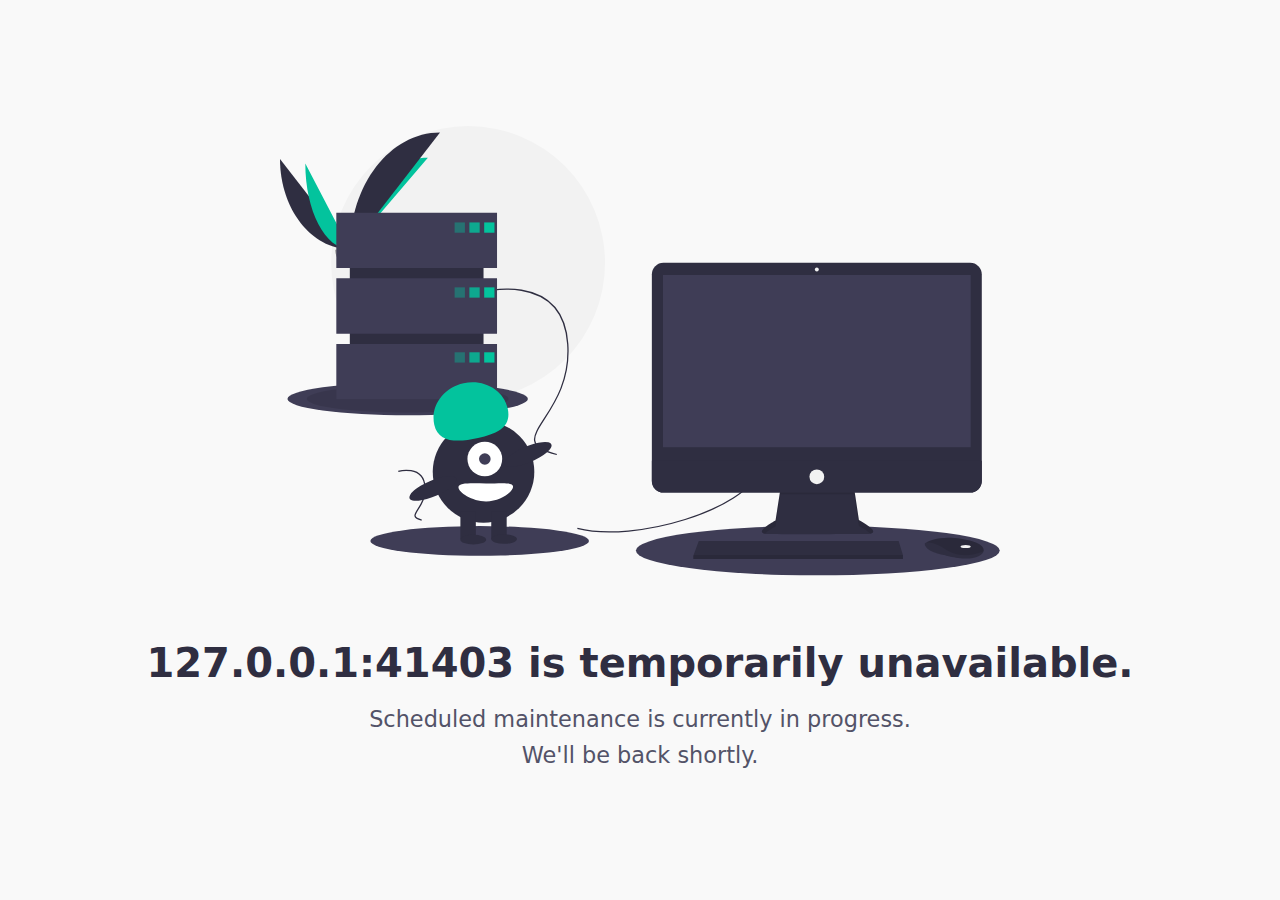
==== downtime.html @ c9b46bbe "Add files via upload" ====
<!DOCTYPE HTML>
<html lang="en">

<head>
  <meta charset="UTF-8">
  <title>This website is temporarily unavailable</title>
  <meta name="description" content="This website is temporarily unavailable">
  <meta http-equiv="X-UA-Compatible" content="IE=edge">
  <meta name="viewport" content="width=device-width, initial-scale=1">
  <link rel="icon" type="image/svg+xml" href="data:image/svg+xml,%3Csvg xmlns='http://www.w3.org/2000/svg' viewBox='0 0 26 26'%3E%3Cstyle%3E .wrench %7B fill: %233f3d56; %7D @media (prefers-color-scheme: dark) %7B .wrench %7B fill: %23ffffff; %7D %7D %3C/style%3E%3Cpath d='M14.76 18.4l4.82 4.82a2.66 2.66 0 103.76-3.77l-4.82-4.81zM10.5 8.5L7 5 6 2 2 0 0 2l2 4 3 1 3.5 3.5 2-2z' fill='%2303c39d'/%3E%3Cpath d='M25.7 4.3L22 8l-3.2-.8L18 4 21.7.3a6.16 6.16 0 00-6.24 1.51 4.64 4.64 0 00-1 5.47L2.88 18.88a3 3 0 004.24 4.24l11.6-11.6a4.64 4.64 0 005.47-1A6.16 6.16 0 0025.7 4.3zM5 22a1 1 0 111-1 1 1 0 01-1 1z' class='wrench'/%3E%3C/svg%3E">
  <link rel="icon" type="image/png" href="[data-uri]" />
  
  <style>
    * {
      margin: 0;
      padding: 0;
      box-sizing: border-box;
    }

    body {
      font-family: system-ui, -apple-system, BlinkMacSystemFont, Segoe UI, Roboto, Helvetica Neue, Arial, Noto Sans, sans-serif;
      -webkit-font-smoothing: antialiased;
      -moz-osx-font-smoothing: grayscale;
      background-color: #f9f9f9;
      color: #535368;
      display: flex;
      align-items: center;
      justify-content: center;
      height: 100vh;
      flex-direction: column;
      text-align: center;
    }

    .artwork {
      height: auto;
      max-height: 50vh;
      max-width: 80vw;
      margin-bottom: 4rem;
    }

    h1 {
      font-size: 2.5rem;
      font-weight: 700;
      margin-bottom: 1rem;
      color: #2f2e41;
    }

    p {
      line-height: 1.6;
      font-size: 1.4rem;
    }

    @media only screen and (max-width: 500px) {
      html {
        font-size: 75%;
      }
    }

    @media (prefers-color-scheme: dark) {
      body{
        background-color: #535368;
        color: #cddcdd;
      }
      h1 {
        color: #f9f9f9;
      }
    }
  </style>
</head>

<body>
  <svg class="artwork" xmlns="http://www.w3.org/2000/svg" viewBox="0 0 1120 700" width="1120" height="700"><circle cx="292.61" cy="213" r="213" fill="#f2f2f2"/><path fill="#2f2e41" d="M0 51.14c0 77.5 48.62 140.21 108.7 140.21"/><path fill="#03c39d" d="M108.7 191.35c0-78.37 54.26-141.78 121.3-141.78M39.38 58.17c0 73.61 31 133.18 69.32 133.18"/><path fill="#2f2e41" d="M108.7 191.35c0-100.14 62.71-181.17 140.2-181.17"/><path fill="#a8a8a8" d="M85.83 192.34s15.42-.48 20.06-3.78 23.72-7.26 24.87-1.96 23.17 26.4 5.76 26.53-40.44-2.7-45.07-5.53-5.62-15.26-5.62-15.26z"/><path d="M136.83 211.28c-17.4.15-40.44-2.7-45.07-5.53-3.53-2.15-4.94-9.87-5.41-13.43l-.52.02s.98 12.43 5.62 15.26 27.67 5.67 45.07 5.53c5.03-.04 6.76-1.83 6.67-4.47-.7 1.6-2.62 2.6-6.36 2.62z" opacity=".2"/><ellipse cx="198.61" cy="424.5" fill="#3f3d56" rx="187" ry="25.44"/><ellipse cx="198.61" cy="424.5" opacity=".1" rx="157" ry="21.36"/><ellipse cx="836.61" cy="660.5" fill="#3f3d56" rx="283" ry="38.5"/><ellipse cx="310.61" cy="645.5" fill="#3f3d56" rx="170" ry="23.13"/><path fill="none" stroke="#2f2e41" stroke-miterlimit="10" stroke-width="2" d="M462.6 626c90 23 263-30 282-90M309.6 259s130-36 138 80-107 149-17 172M184.01 537.28s39.07-10.82 41.48 24.05-32.16 44.78-5.11 51.7"/><path fill="#2f2e41" d="M778.7 563.24l-7.87 50.3s-38.78 20.6-11.52 21.2 155.74 0 155.74 0 24.84 0-14.55-21.81l-7.87-52.72z"/><path d="M753.83 634.2c6.2-5.51 17-11.25 17-11.25l7.87-50.3 113.93.1 7.87 49.59c9.19 5.09 14.88 8.99 18.2 11.98 5.07-1.16 10.6-5.45-18.2-21.4l-7.87-52.71-113.93 3.03-7.87 50.3s-32.6 17.31-17 20.66z" opacity=".1"/><rect width="513.25" height="357.52" x="578.43" y="212.69" fill="#2f2e41" rx="18.05"/><path fill="#3f3d56" d="M595.7 231.78h478.71v267.84H595.7z"/><circle cx="835.06" cy="223.29" r="3.03" fill="#f2f2f2"/><path fill="#2f2e41" d="M1091.69 520.82v31.34a18.04 18.04 0 01-18.05 18.05H596.48a18.04 18.04 0 01-18.05-18.05v-31.34zM968.98 667.47v6.06H642.97v-4.85l.45-1.21 8.03-21.82h310.86l6.67 21.82zM1094.44 661.53c-.6 2.54-2.84 5.22-7.9 7.75-18.18 9.1-55.15-2.42-55.15-2.42s-28.48-4.85-28.48-17.57a22.72 22.72 0 012.5-1.49c7.64-4.04 32.98-14.02 77.92.42a18.74 18.74 0 018.54 5.6c1.82 2.13 3.25 4.84 2.57 7.71z"/><path d="M1094.44 661.53c-22.25 8.53-42.09 9.17-62.44-4.97-10.27-7.13-19.6-8.9-26.6-8.76 7.65-4.04 33-14.02 77.93.42a18.74 18.74 0 018.54 5.6c1.82 2.13 3.25 4.84 2.57 7.71z" opacity=".1"/><ellipse cx="1066.54" cy="654.13" fill="#f2f2f2" rx="7.88" ry="2.42"/><circle cx="835.06" cy="545.67" r="11.51" fill="#f2f2f2"/><path d="M968.98 667.47v6.06H642.97v-4.85l.45-1.21h325.56z" opacity=".1"/><path fill="#2f2e41" d="M108.61 159h208v242h-208z"/><path fill="#3f3d56" d="M87.61 135h250v86h-250zM87.61 237h250v86h-250zM87.61 339h250v86h-250z"/><path fill="#03c39d" d="M271.61 150h16v16h-16z" opacity=".4"/><path fill="#03c39d" d="M294.61 150h16v16h-16z" opacity=".8"/><path fill="#03c39d" d="M317.61 150h16v16h-16z"/><path fill="#03c39d" d="M271.61 251h16v16h-16z" opacity=".4"/><path fill="#03c39d" d="M294.61 251h16v16h-16z" opacity=".8"/><path fill="#03c39d" d="M317.61 251h16v16h-16z"/><path fill="#03c39d" d="M271.61 352h16v16h-16z" opacity=".4"/><path fill="#03c39d" d="M294.61 352h16v16h-16z" opacity=".8"/><path fill="#03c39d" d="M317.61 352h16v16h-16z"/><circle cx="316.61" cy="538" r="79" fill="#2f2e41"/><path fill="#2f2e41" d="M280.61 600h24v43h-24zM328.61 600h24v43h-24z"/><ellipse cx="300.61" cy="643.5" fill="#2f2e41" rx="20" ry="7.5"/><ellipse cx="348.61" cy="642.5" fill="#2f2e41" rx="20" ry="7.5"/><circle cx="318.61" cy="518" r="27" fill="#fff"/><circle cx="318.61" cy="518" r="9" fill="#3f3d56"/><path fill="#03c39d" d="M239.98 464.53c-6.38-28.57 14-57.43 45.54-64.47s62.27 10.4 68.64 38.98-14.51 39.1-46.05 46.14-61.75 7.92-68.13-20.65z"/><ellipse cx="417.22" cy="611.34" fill="#2f2e41" rx="39.5" ry="12.4" transform="rotate(-23.17 156.4 637.65)"/><ellipse cx="269.22" cy="664.34" fill="#2f2e41" rx="39.5" ry="12.4" transform="rotate(-23.17 8.4 690.65)"/><path fill="#fff" d="M362.6 561c0 7.73-19.9 23-42 23s-43-14.27-43-22 20.92-6 43-6 42-2.73 42 5z"/></svg>
  <h1 id="title">This website is temporarily unavailable.</h1>
  <p>Scheduled maintenance is currently in progress.</p>
  <p>We'll be back shortly.</p>

  <script>
    const message = location.host.replace('www.', '') + " is temporarily unavailable";
    document.title = message;
    document.querySelector('meta[name="description"]').setAttribute("content", message);
    document.querySelector('#title').textContent = message + ".";
  </script>
</body>

</html>
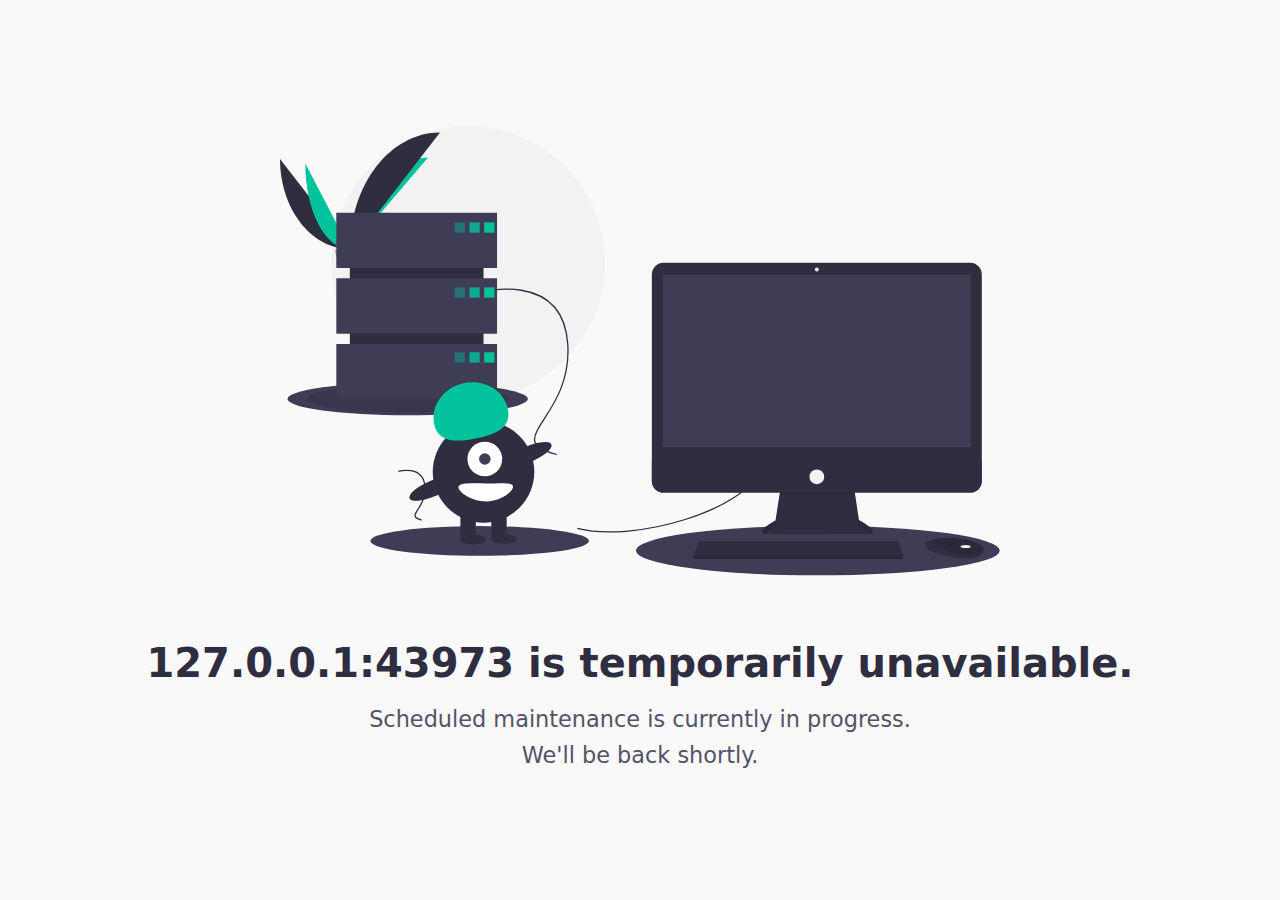
==== commit 9afc7d28: "Update downtime.html" ====
--- a/downtime.html
+++ b/downtime.html
@@ -1,5 +1,5 @@
 <!DOCTYPE HTML>
-<html lang="en">
+<html lang="nl">
 
 <head>
   <meta charset="UTF-8">
